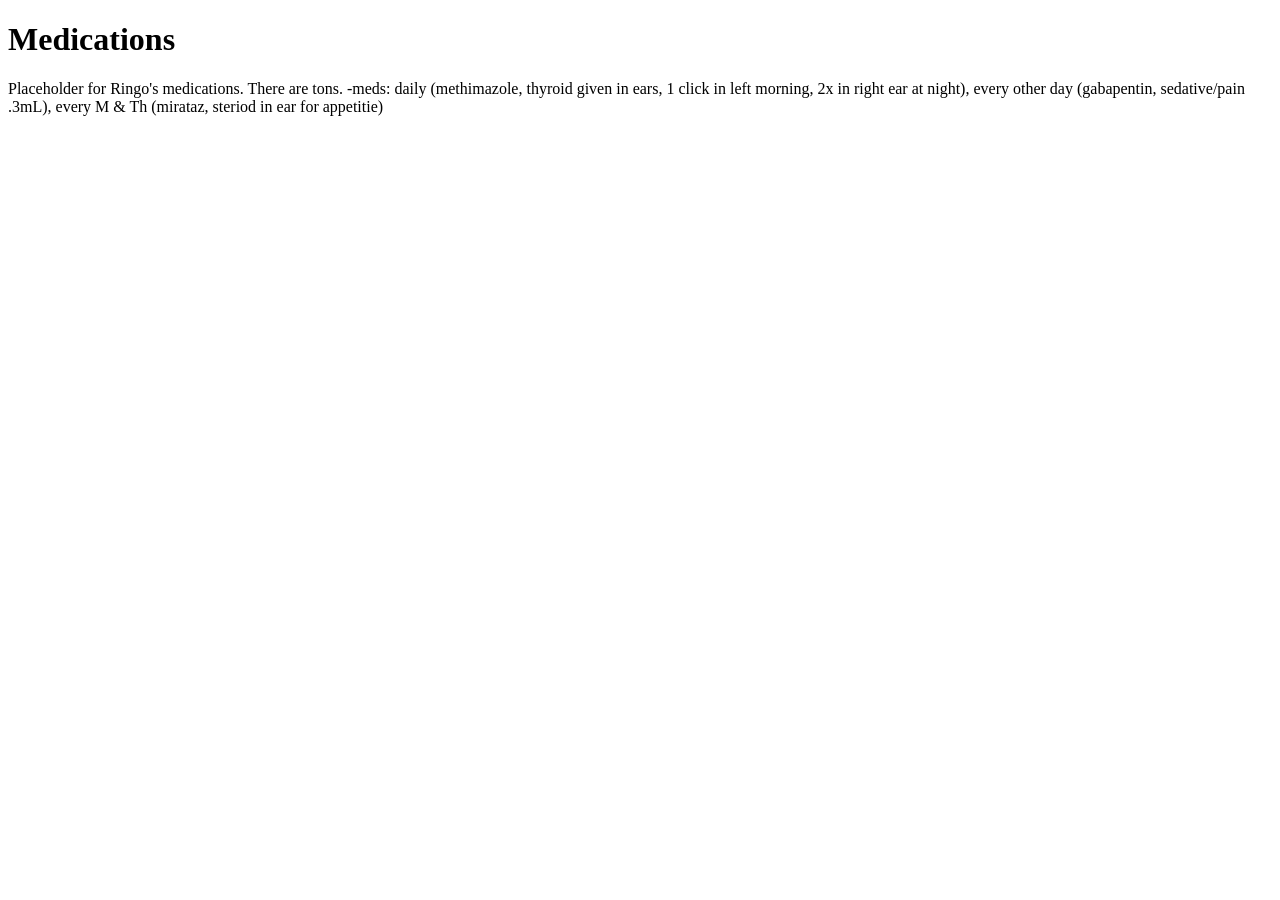
==== medications.html @ 51d39a90 "Change header to 'Medications' and update schedule Updated placeholder text to reflect Ringo's medic" ====
<!DOCTYPE html>
<html lang="en">

<head>
<meta charset="UTF-8">
<meta name="viewport" content="width=device-width, initial-scale=1.0">

<title>Daily Routine | Ringo Care</title>

<link rel="stylesheet" href="css/style.css">
<link rel="manifest" href="manifest.json">

</head>


<body>

<header id="site-header"></header>

<nav id="desktop-navigation"></nav>


<main class="container">

<h1>Medications</h1>

<div class="card">

<p>
Placeholder for Ringo's medications. There are tons. -meds: daily (methimazole, thyroid given in ears, 1 click in left morning, 2x in right ear at night), every other day (gabapentin, sedative/pain .3mL), every M & Th (mirataz, steriod in ear for appetitie)
</p>

</div>

</main>


<nav id="mobile-navigation"></nav>

<footer id="site-footer"></footer>


<script type="module" src="js/app.js"></script>

</body>

</html>
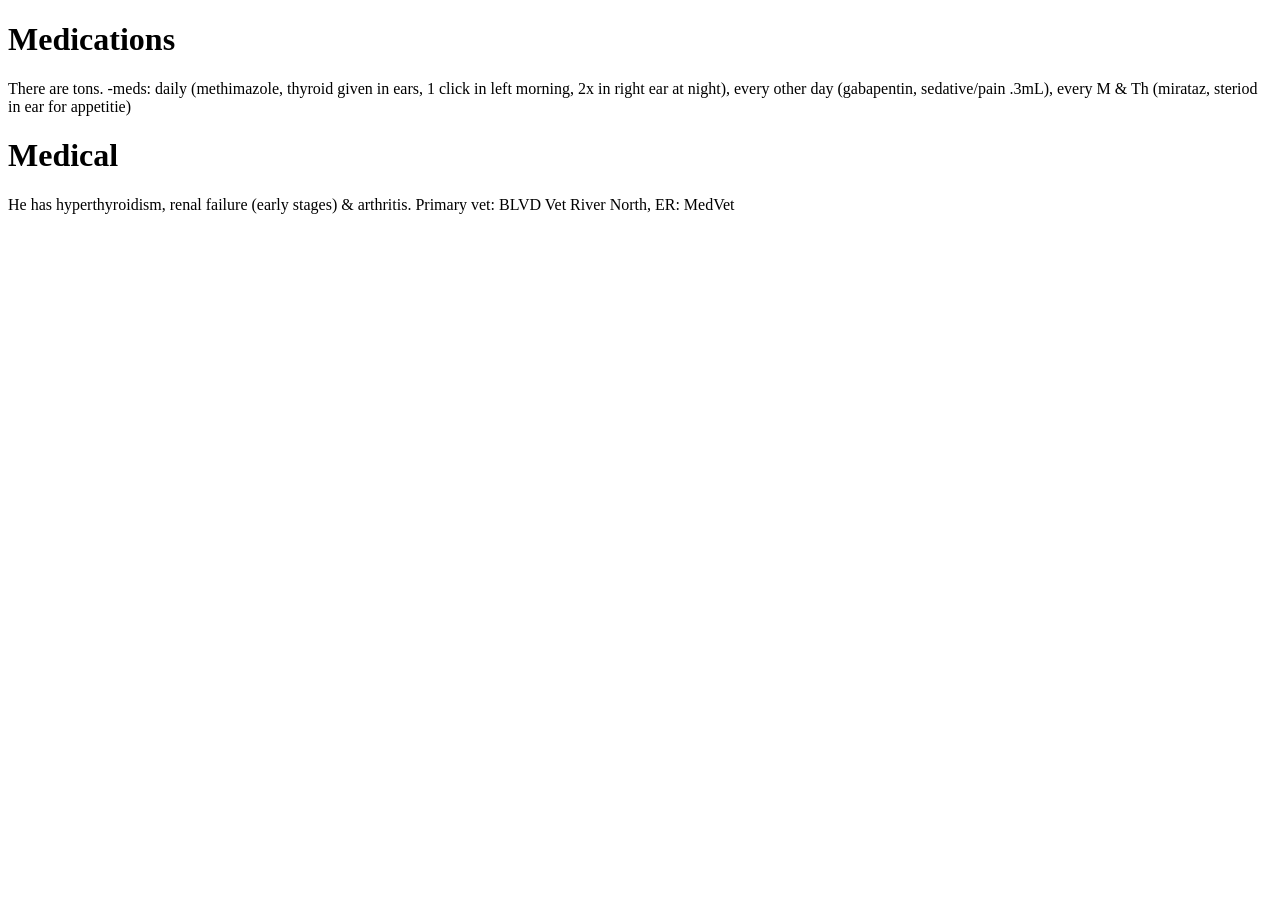
==== commit 5133dc53: "Modify title and add medical information section Updated medication title and added medical details." ====
--- a/medications.html
+++ b/medications.html
@@ -5,7 +5,7 @@
 <meta charset="UTF-8">
 <meta name="viewport" content="width=device-width, initial-scale=1.0">
 
-<title>Daily Routine | Ringo Care</title>
+<title>Medications & Medical Care | Ringo Care</title>
 
 <link rel="stylesheet" href="css/style.css">
 <link rel="manifest" href="manifest.json">
@@ -27,13 +27,27 @@
 <div class="card">
 
 <p>
-Placeholder for Ringo's medications. There are tons. -meds: daily (methimazole, thyroid given in ears, 1 click in left morning, 2x in right ear at night), every other day (gabapentin, sedative/pain .3mL), every M & Th (mirataz, steriod in ear for appetitie)
+There are tons. -meds: daily (methimazole, thyroid given in ears, 1 click in left morning, 2x in right ear at night), every other day (gabapentin, sedative/pain .3mL), every M & Th (mirataz, steriod in ear for appetitie)
 </p>
 
 </div>
 
 </main>
 
+  <main class="container">
+
+<h1>Medical</h1>
+
+<div class="card">
+
+<p>
+He has hyperthyroidism, renal failure (early stages) & arthritis.
+Primary vet: BLVD Vet River North, ER: MedVet
+</p>
+
+</div>
+
+</main>
 
 <nav id="mobile-navigation"></nav>
 
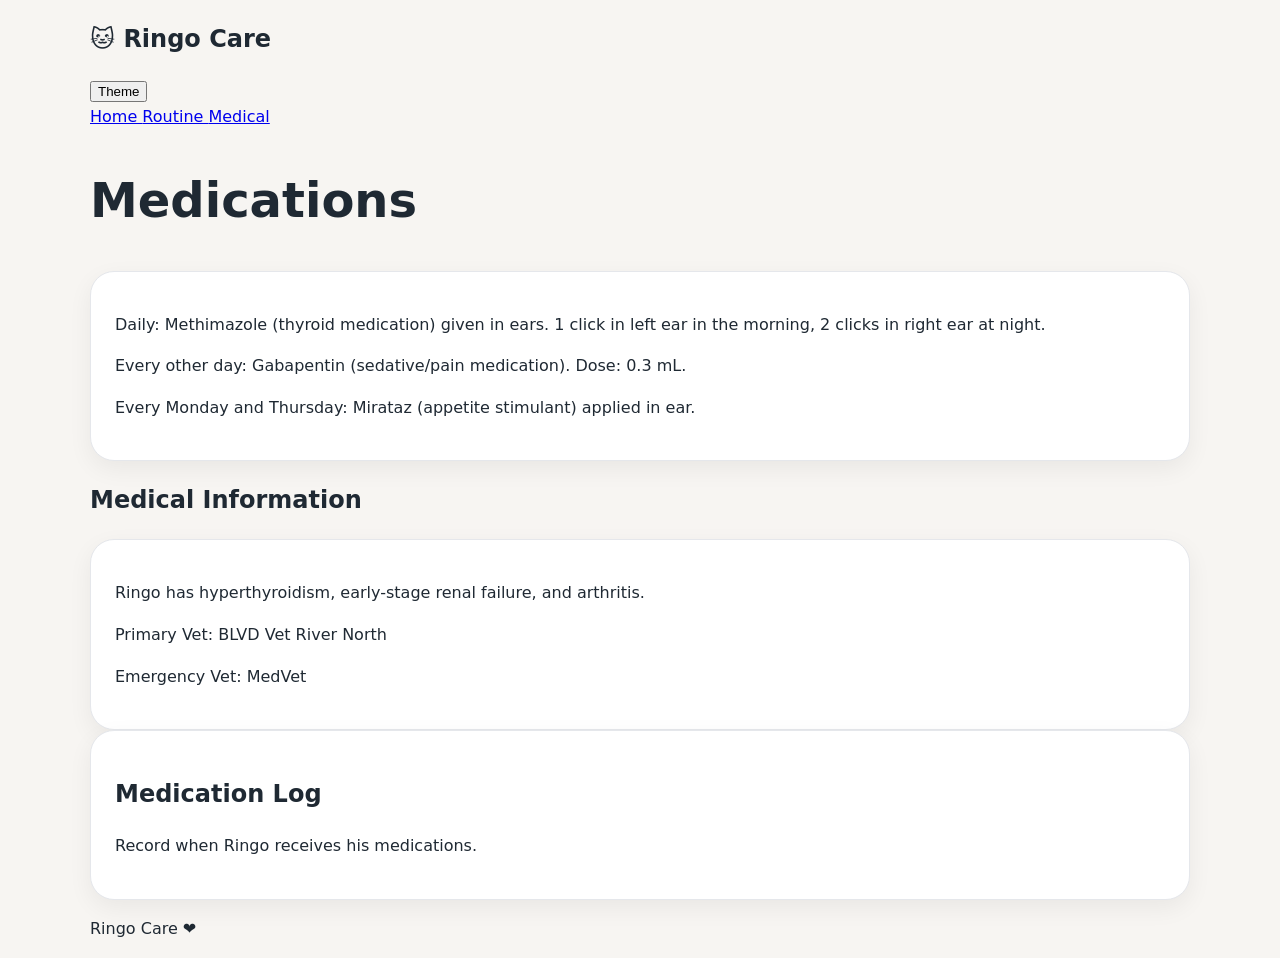
==== commit 588abe70: "Update medications.html" ====
--- a/medications.html
+++ b/medications.html
@@ -2,12 +2,21 @@
 <html lang="en">
 
 <head>
+
 <meta charset="UTF-8">
 <meta name="viewport" content="width=device-width, initial-scale=1.0">
 
 <title>Medications & Medical Care | Ringo Care</title>
 
+<meta 
+    name="description" 
+    content="Ringo's medication schedule and medical information."
+>
+
+<link rel="icon" href="icon/paw.svg" type="image/svg+xml">
+
 <link rel="stylesheet" href="css/style.css">
+
 <link rel="manifest" href="manifest.json">
 
 </head>
@@ -22,32 +31,90 @@
 
 <main class="container">
 
-<h1>Medications</h1>
 
-<div class="card">
+    <h1>
+        Medications
+    </h1>
 
-<p>
-There are tons. -meds: daily (methimazole, thyroid given in ears, 1 click in left morning, 2x in right ear at night), every other day (gabapentin, sedative/pain .3mL), every M & Th (mirataz, steriod in ear for appetitie)
-</p>
 
-</div>
+    <section class="card">
+
+        <p>
+            Daily: Methimazole (thyroid medication)
+            given in ears.
+            1 click in left ear in the morning,
+            2 clicks in right ear at night.
+        </p>
+
+        <p>
+            Every other day: Gabapentin
+            (sedative/pain medication).
+            Dose: 0.3 mL.
+        </p>
+
+        <p>
+            Every Monday and Thursday:
+            Mirataz (appetite stimulant)
+            applied in ear.
+        </p>
+
+    </section>
+
+
+
+    <h2>
+        Medical Information
+    </h2>
+
+
+    <section class="card">
+
+        <p>
+            Ringo has hyperthyroidism,
+            early-stage renal failure,
+            and arthritis.
+        </p>
+
+        <p>
+            Primary Vet:
+            BLVD Vet River North
+        </p>
+
+        <p>
+            Emergency Vet:
+            MedVet
+        </p>
+
+    </section>
+
+
+
+
+    <section class="card">
+
+        <h2>
+            Medication Log
+        </h2>
+
+
+        <p>
+            Record when Ringo receives his medications.
+        </p>
+
+
+        <div 
+            id="medication-list"
+            class="card-grid"
+        >
+            <!-- Medication buttons will load here -->
+        </div>
+
+
+    </section>
+
 
 </main>
 
-  <main class="container">
-
-<h1>Medical</h1>
-
-<div class="card">
-
-<p>
-He has hyperthyroidism, renal failure (early stages) & arthritis.
-Primary vet: BLVD Vet River North, ER: MedVet
-</p>
-
-</div>
-
-</main>
 
 <nav id="mobile-navigation"></nav>
 
@@ -56,6 +123,9 @@
 
 <script type="module" src="js/app.js"></script>
 
+<script type="module" src="js/medications.js"></script>
+
+
 </body>
 
 </html>
--- a/css/style.css
+++ b/css/style.css
@@ -0,0 +1,97 @@
+@import url("./variables.css");
+@import url("./components.css");
+
+
+* {
+
+box-sizing:
+border-box;
+
+}
+
+
+body {
+
+margin:
+0;
+
+background:
+var(--background);
+
+color:
+var(--text);
+
+font-family:
+var(--font);
+
+line-height:
+1.6;
+
+}
+
+
+.container {
+
+width:
+min(100% - 2rem, 1100px);
+
+margin:
+auto;
+
+}
+
+
+h1 {
+
+font-size:
+clamp(2rem,5vw,3rem);
+
+}
+
+
+.hero {
+
+padding:
+4rem 0;
+
+}
+
+
+.card-grid {
+
+display:
+grid;
+
+gap:
+var(--space-md);
+
+}
+
+
+@media(min-width:700px){
+
+.card-grid{
+
+grid-template-columns:
+repeat(3,1fr);
+
+}
+
+.mobile-nav{
+
+display:none;
+
+}
+
+}
+
+
+@media(prefers-reduced-motion:reduce){
+
+*{
+
+transition:none!important;
+
+}
+
+}
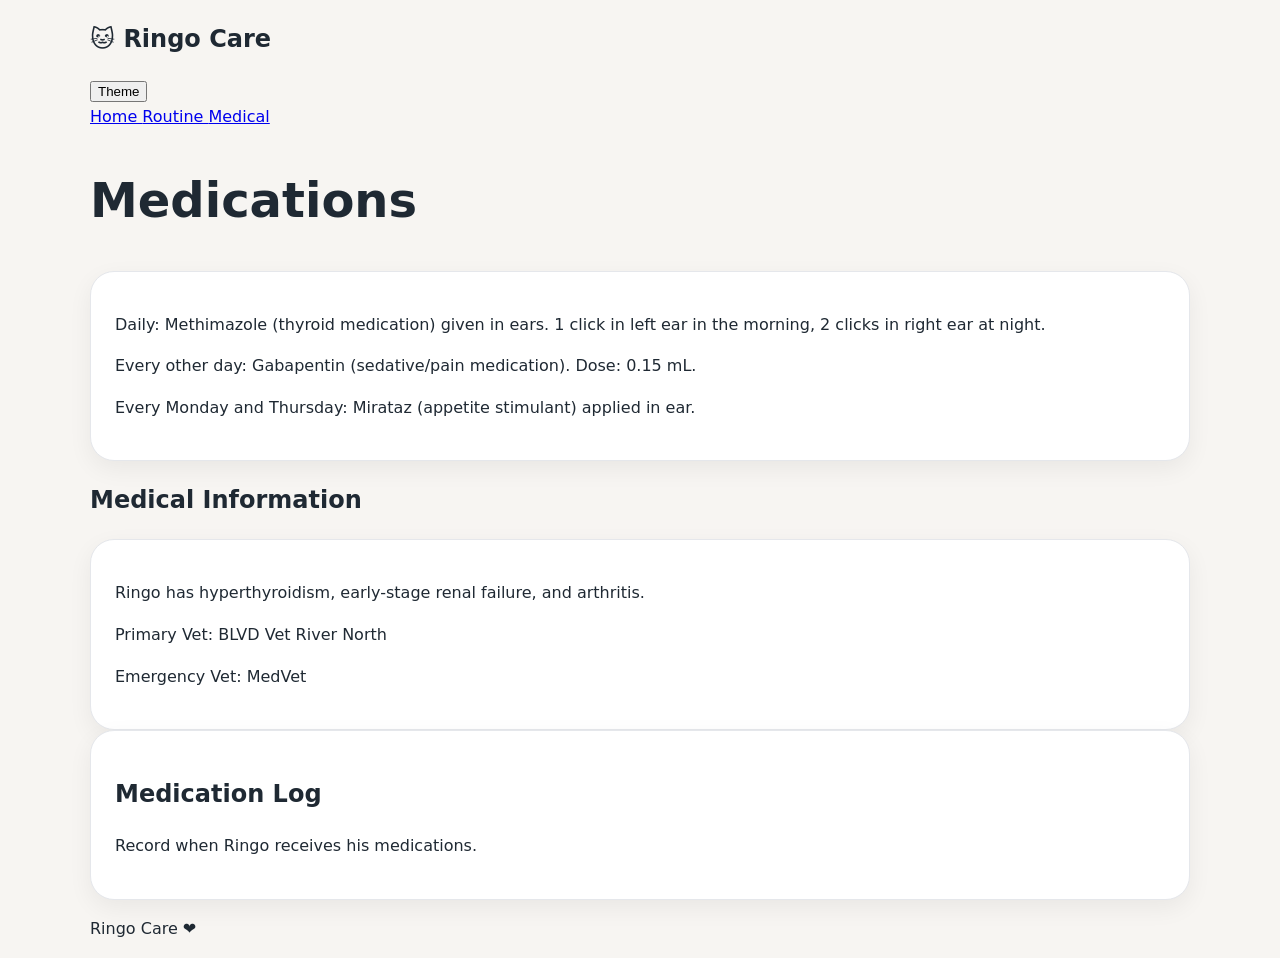
==== commit 93862b0d: "Update Gabapentin dose from 0.3 mL to 0.15 mL" ====
--- a/medications.html
+++ b/medications.html
@@ -49,7 +49,7 @@
         <p>
             Every other day: Gabapentin
             (sedative/pain medication).
-            Dose: 0.3 mL.
+            Dose: 0.15 mL.
         </p>
 
         <p>
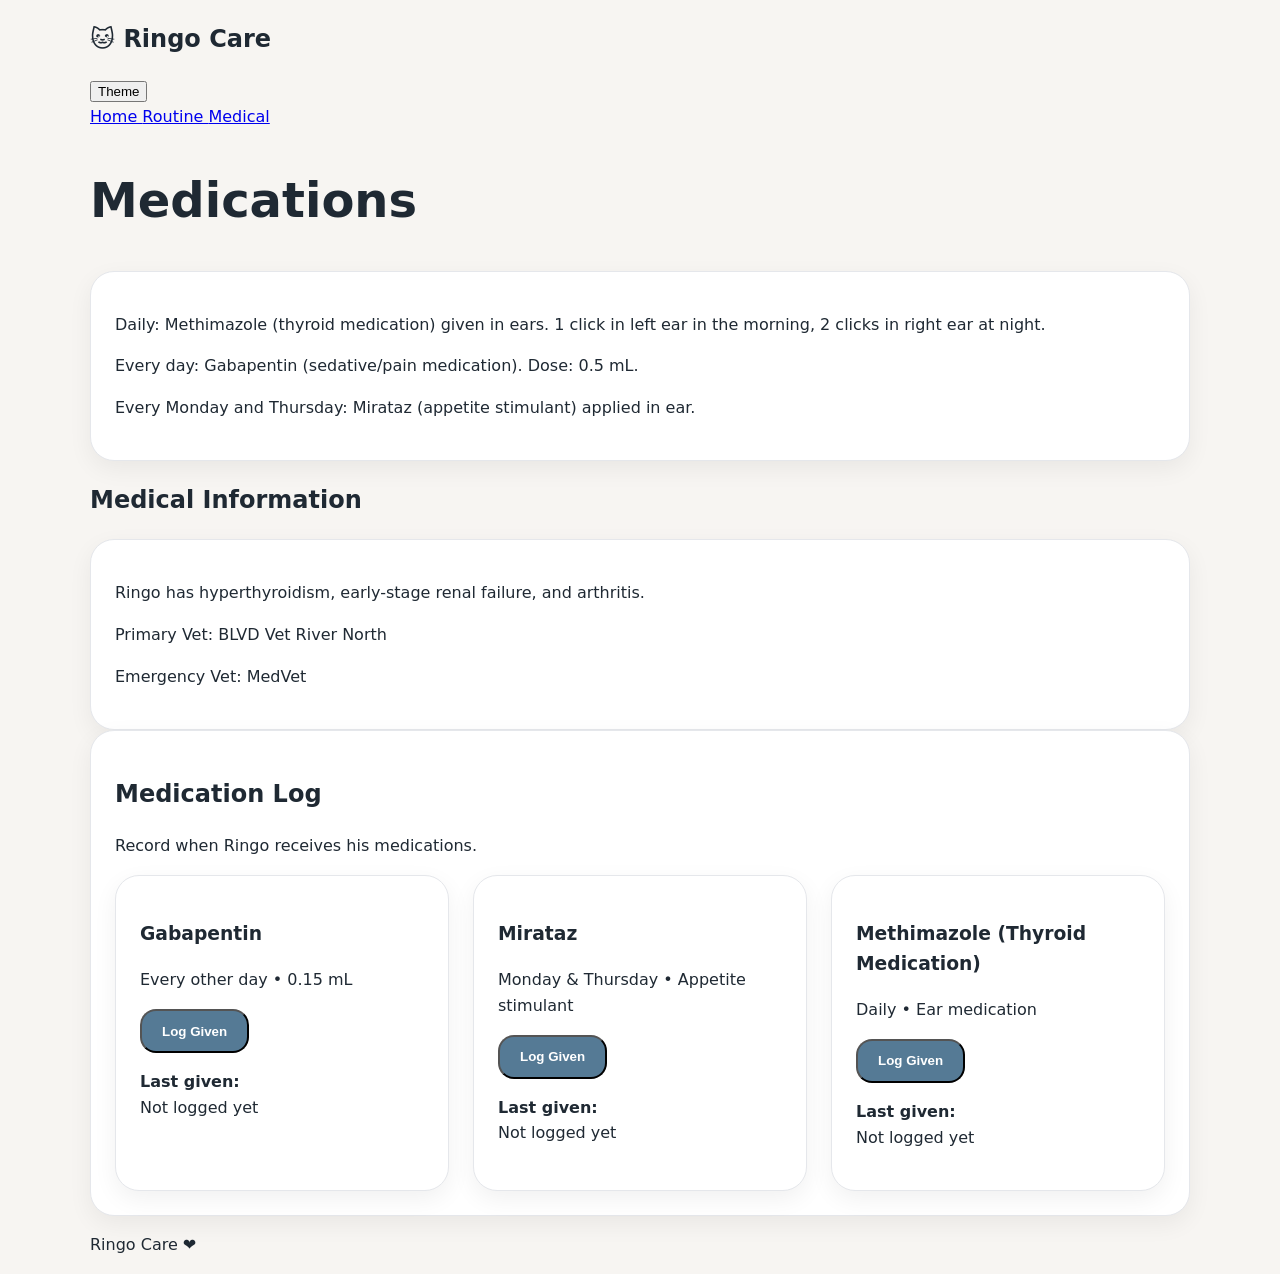
==== commit 37b032e7: "Update Gabapentin dosage frequency and amount" ====
--- a/medications.html
+++ b/medications.html
@@ -47,9 +47,9 @@
         </p>
 
         <p>
-            Every other day: Gabapentin
+            Every day: Gabapentin
             (sedative/pain medication).
-            Dose: 0.15 mL.
+            Dose: 0.5 mL.
         </p>
 
         <p>
